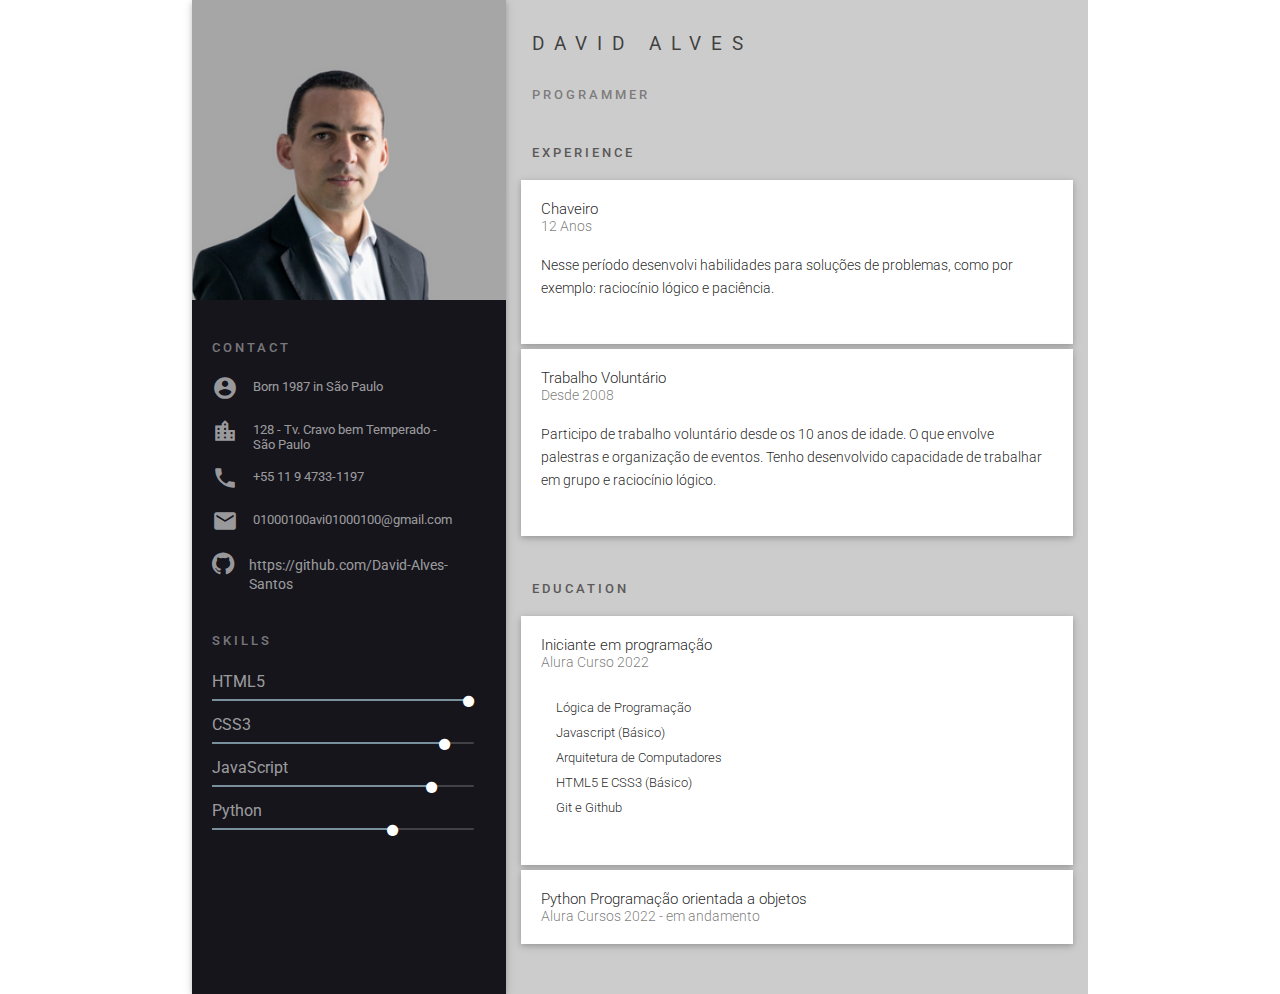
==== index.html @ 7ced4ae8 "Add files via upload" ====
<!DOCTYPE html>
<html lang="en">

<head>
  <meta charset="UTF-8">
  <meta name="viewport" content="width=device-width, initial-scale=1.0">
  <meta http-equiv="X-UA-Compatible" content="ie=edge">
  <title>Document</title>
  <link rel="stylesheet" href="css/custom.css">
  <link rel="stylesheet" href="https://fonts.googleapis.com/css?family=Roboto">
  <link rel="stylesheet" href="css/block.css">
  <link rel="stylesheet" href="css/contact.css">
  <link rel="stylesheet" href="css/custom.css">
  <link rel="stylesheet" href="css/fonts.css">
  <link rel="stylesheet" href="css/general.css">
  <link rel="stylesheet" href="css/layout.css">
  <link rel="stylesheet" href="css/skills.css">
  <link rel="stylesheet" href="css/text.css">
</head>

<body>
  <main>
    <div class="leftCol m_box">
      <section class="perfil"></section>

      <!-- Contacts -->
      <section class="contacts">
        <div class="section-headline">
          Contact
        </div>
        <div class= "contact">
          <div class="icon">
            <i class="material-icons">account_circle</i>
          </div>
          <div class="text">
            <ul>
              <li>Born 1987 in São Paulo</li>
            </ul>
          </div>
        </div>
        <div class= "contact">
          <div class="icon">
            <i class="material-icons">location_city</i>
          </div>
          <div class="text">
            <ul>
              <li>128 - Tv. Cravo bem Temperado - São Paulo</li>
            </ul>
          </div>
        </div>
        <div class= "contact">
          <div class="icon">
            <i class="material-icons">phone</i>
          </div>
          <div class="text">
            <ul>
              <li>+55 11 9 4733-1197</li>
            </ul>
          </div>
        </div>
        <div class= "contact">
          <div class="icon">
            <i class="material-icons">email</i>
          </div>
          <div class="text">
            <ul>
              <li>01000100avi01000100@gmail.com</li>
            </ul>
          </div>
        </div>
        <div class= "contact">
          <div class="icon">
            <i class="fa fa-github"></i>
          </div>
          <div class="text">
            <a>https://github.com/David-Alves-Santos</a>
            
          </div>
        </div>
        
        
        <!-- 
          TODO INFORMAÇÃO 1

          material-icons account_circle
          Born 1990 in New York

          material-icons location_city
          1234 Broadway
          New York

          material-icons phone
          0123 456789

          material-icons email
          john.doe@email.com

          fa fa-github
          @johnyD
          github.com/johnyD

          material-icons language
          johndoe.com
        -->
      </section>

      <!-- skills -->
      <section class="skills">
        <div class="section-headline">
          Skills
        </div>

        <div class="skill">
          <span>HTML5</span>
          <div class="progress">
            <div class="determinate" style="width: 99%;">
              <i class="fa fa-circle"></i>
            </div>
          </div>
        </div>
        <div class="skill">
          <span>CSS3</span>
          <div class="progress">
            <div class="determinate" style="width: 90%;">
              <i class="fa fa-circle"></i>
            </div>
          </div>
        </div>
        <div class="skill">
          <span>JavaScript</span>
          <div class="progress">
            <div class="determinate" style="width: 85%;">
              <i class="fa fa-circle"></i>
            </div>
          </div>
        </div>
        <div class="skill">
          <span>Python</span>
          <div class="progress">
            <div class="determinate" style="width: 70%;">
              <i class="fa fa-circle"></i>
            </div>
          </div>
        </div>
        <!--
          TODO INFORMAÇÃO 2
          
          HTML5 99%
          CSS3 95%
          JavaScript 97%
          Node.js 93%
          Angular 2 60%
          Typescript 80%
          ES.Next 70%
          Docker 99%
        -->  
      </section>
    </div>

    <!-- Right Col -->
    <div class="rightCol">


      <!-- Person Info -->
      <section>
        <div class="title">
          <h2>David Alves</h2>
          <div>Programmer</div>
        </div>
      </section>

      <!-- Experience -->
      <section class="experience">
        <div class="section-headline">Experience</div>
          <div class="block">
            <div class="headline">
              Chaveiro
              <div class="subheadline">12 Anos</div>
              <p class="info">Nesse período desenvolvi habilidades para soluções de problemas, como por exemplo: raciocínio lógico e paciência.</p>
            </div>
            
            
          </div>
          <div class="block">
            <div class="headline">
              Trabalho Voluntário
              <div class="subheadline">Desde 2008</div>
              <p class="info">Participo de trabalho voluntário desde os 10 anos de idade. O que envolve palestras e organização de eventos. 
                Tenho desenvolvido capacidade de trabalhar em grupo e raciocínio lógico.</p>
            </div>
            
            
          </div>
          
          

        <!--
          TODO INFORMAÇÃO 3

          Developer - Company A
          since January 2016
          Programming and watching cute cat videos.

          Frontend Developer - Company B
          January 2015 - December 2015
          Fulfillment of extremely important tasks.

          Trainee - Company C
          March 2014 - December 2014
          Making coffee and baking cookies.
        -->
      </section>

      <!-- Education -->
      <section class="education">
        <div class="section-headline">Education</div>
        <div class="block">
          <div class="headline">
            Iniciante em programação
            <div class="subheadline">Alura Curso 2022</div>
            <p class="info">
              <ul class="curso">
                <li>Lógica de Programação </li>
                <li>Javascript (Básico)</li>
                <li>Arquitetura de Computadores</li>
                <li>HTML5 E CSS3 (Básico) </li>
                <li>Git e Github</li>
              </ul>
            </p>
          </div>
          
            
          </div>
          
          <div class="block">
          <div class="headline">
            Python Programação orientada a objetos
            <div class="subheadline">Alura Cursos 2022 - em andamento</div>
        </div>

        <!-- 
          TODO INFORMAÇÃO 4

          Master of Arts
          March 2012 - December 2013, Major in Hacking and Computer Penetration, University A, New York, USA.

          Bachelor of Science
          March 2009 - December 2011, Major in Engineering, University B, Los Angeles, USA.
        -->
    </div>
    </section>
  </main>
</body>

</html>
---- css/custom.css ----
@import url(fonts.css);
@import url(text.css);

@import url(general.css);

@import url(layout.css);

/* contact */
@import url(contact.css);

/* skills */
@import url(skills.css);

/* experience & education*/
@import url(block.css);
---- css/block.css ----
.block{
    width: 90%;
    background-color: white;
    padding: 20px;
    margin: 5px auto;
    box-shadow: 0 2px 5px 0 rgba(0, 0, 0, .16), 0 2px 10px 0 rgba(0, 0, 0, .12);
}

.headline{
    color: rgba(0, 0, 0, .87);
    font-size: 15px;
    font-weight: 300;
}

.subheadline{
    color: rgba(0, 0, 0, .54);
    font-size: 14px;
    font-weight: 300;
}

.info{
    color: rgba(0, 0, 0, .87);
    font-size: 14px;
    margin-top: 20px;
}


.curso{
    margin-left: 10px;
}

.curso li {
    padding: 5px;
}
---- css/contact.css ----
.contact{
    margin-top: 13px;
    margin-left: 20px;
    display: flex;
}

.contact .text {
    width: 69%;
    padding-top: 4px;
    padding-right: 10%;
}

.icon{
    margin-right: 15px;
    text-align: center;
}
---- css/custom.css ----
@import url(fonts.css);
@import url(text.css);

@import url(general.css);

@import url(layout.css);

/* contact */
@import url(contact.css);

/* skills */
@import url(skills.css);

/* experience & education*/
@import url(block.css);
---- css/fonts.css ----
/* Material Icons */

@font-face {
  font-family: Material Icons;
  font-style: normal;
  font-weight: 400;
  src: url(../fonts/MaterialIcons-Regular.woff2);
}

.material-icons {
  font-family: Material Icons;
  font-weight: 400;
  font-style: normal;
  font-size: 24px;
  display: inline-block;
  line-height: 1;
  text-transform: none;
  letter-spacing: normal;
  word-wrap: normal;
  white-space: nowrap;
  direction: ltr;
  -webkit-font-smoothing: antialiased;
  text-rendering: optimizeLegibility;
  -moz-osx-font-smoothing: grayscale;
  font-feature-settings: "liga"
}


/*!
 *  Font Awesome 4.7.0 by @davegandy - http://fontawesome.io - @fontawesome
 *  License - http://fontawesome.io/license (Font: SIL OFL 1.1, CSS: MIT License)
 */

@font-face {
  font-family: FontAwesome;
  src: url(../fonts/fontawesome-webfont.woff2);
  font-weight: 400;
  font-style: normal
}

.fa {
  display: inline-block;
  font: normal normal normal 14px / 1 FontAwesome;
  font-size: inherit;
  text-rendering: auto;
  -webkit-font-smoothing: antialiased;
  -moz-osx-font-smoothing: grayscale
}

.fa-lg {
  font-size: 1.33333333em;
  line-height: .75em;
  vertical-align: -15%
}

.fa-2x {
  font-size: 2em
}

.fa-3x {
  font-size: 3em
}

.fa-4x {
  font-size: 4em
}

.fa-5x {
  font-size: 5em
}

.fa-fw {
  width: 1.28571429em;
  text-align: center
}

.fa-ul {
  padding-left: 0;
  margin-left: 2.14285714em;
  list-style-type: none
}

.fa-ul>li {
  position: relative
}

.fa-li {
  position: absolute;
  left: -2.14285714em;
  width: 2.14285714em;
  top: .14285714em;
  text-align: center
}

.fa-li.fa-lg {
  left: -1.85714286em
}

.fa-border {
  padding: .2em .25em .15em;
  border: .08em solid #eee;
  border-radius: .1em
}

.fa-pull-left {
  float: left
}

.fa-pull-right {
  float: right
}

.fa.fa-pull-left {
  margin-right: .3em
}

.fa.fa-pull-right {
  margin-left: .3em
}

.pull-right {
  float: right
}

.pull-left {
  float: left
}

.fa.pull-left {
  margin-right: .3em
}

.fa.pull-right {
  margin-left: .3em
}

.fa-spin {
  -webkit-animation: fa-spin 2s infinite linear;
  animation: fa-spin 2s infinite linear
}

.fa-pulse {
  -webkit-animation: fa-spin 1s infinite steps(8);
  animation: fa-spin 1s infinite steps(8)
}

@-webkit-keyframes fa-spin {
  0% {
    -webkit-transform: rotate(0deg);
    transform: rotate(0deg)
  }
  to {
    -webkit-transform: rotate(359deg);
    transform: rotate(359deg)
  }
}

@keyframes fa-spin {
  0% {
    -webkit-transform: rotate(0deg);
    transform: rotate(0deg)
  }
  to {
    -webkit-transform: rotate(359deg);
    transform: rotate(359deg)
  }
}

.fa-rotate-90 {
  -ms-filter: "progid:DXImageTransform.Microsoft.BasicImage(rotation=1)";
  -webkit-transform: rotate(90deg);
  transform: rotate(90deg)
}

.fa-rotate-180 {
  -ms-filter: "progid:DXImageTransform.Microsoft.BasicImage(rotation=2)";
  -webkit-transform: rotate(180deg);
  transform: rotate(180deg)
}

.fa-rotate-270 {
  -ms-filter: "progid:DXImageTransform.Microsoft.BasicImage(rotation=3)";
  -webkit-transform: rotate(270deg);
  transform: rotate(270deg)
}

.fa-flip-horizontal {
  -ms-filter: "progid:DXImageTransform.Microsoft.BasicImage(rotation=0, mirror=1)";
  -webkit-transform: scaleX(-1);
  transform: scaleX(-1)
}

.fa-flip-vertical {
  -ms-filter: "progid:DXImageTransform.Microsoft.BasicImage(rotation=2, mirror=1)";
  -webkit-transform: scaleY(-1);
  transform: scaleY(-1)
}

:root .fa-flip-horizontal,
 :root .fa-flip-vertical,
 :root .fa-rotate-90,
:root .fa-rotate-180,
 :root .fa-rotate-270 {
  filter: none
}

.fa-stack {
  position: relative;
  display: inline-block;
  width: 2em;
  height: 2em;
  line-height: 2em;
  vertical-align: middle
}

.fa-stack-1x,
.fa-stack-2x {
  position: absolute;
  left: 0;
  width: 100%;
  text-align: center
}

.fa-stack-1x {
  line-height: inherit
}

.fa-stack-2x {
  font-size: 2em
}

.fa-inverse {
  color: #fff
}

.fa-glass:before {
  content: "\F000"
}

.fa-music:before {
  content: "\F001"
}

.fa-search:before {
  content: "\F002"
}

.fa-envelope-o:before {
  content: "\F003"
}

.fa-heart:before {
  content: "\F004"
}

.fa-star:before {
  content: "\F005"
}

.fa-star-o:before {
  content: "\F006"
}

.fa-user:before {
  content: "\F007"
}

.fa-film:before {
  content: "\F008"
}

.fa-th-large:before {
  content: "\F009"
}

.fa-th:before {
  content: "\F00A"
}

.fa-th-list:before {
  content: "\F00B"
}

.fa-check:before {
  content: "\F00C"
}

.fa-close:before,
.fa-remove:before,
.fa-times:before {
  content: "\F00D"
}

.fa-search-plus:before {
  content: "\F00E"
}

.fa-search-minus:before {
  content: "\F010"
}

.fa-power-off:before {
  content: "\F011"
}

.fa-signal:before {
  content: "\F012"
}

.fa-cog:before,
.fa-gear:before {
  content: "\F013"
}

.fa-trash-o:before {
  content: "\F014"
}

.fa-home:before {
  content: "\F015"
}

.fa-file-o:before {
  content: "\F016"
}

.fa-clock-o:before {
  content: "\F017"
}

.fa-road:before {
  content: "\F018"
}

.fa-download:before {
  content: "\F019"
}

.fa-arrow-circle-o-down:before {
  content: "\F01A"
}

.fa-arrow-circle-o-up:before {
  content: "\F01B"
}

.fa-inbox:before {
  content: "\F01C"
}

.fa-play-circle-o:before {
  content: "\F01D"
}

.fa-repeat:before,
.fa-rotate-right:before {
  content: "\F01E"
}

.fa-refresh:before {
  content: "\F021"
}

.fa-list-alt:before {
  content: "\F022"
}

.fa-lock:before {
  content: "\F023"
}

.fa-flag:before {
  content: "\F024"
}

.fa-headphones:before {
  content: "\F025"
}

.fa-volume-off:before {
  content: "\F026"
}

.fa-volume-down:before {
  content: "\F027"
}

.fa-volume-up:before {
  content: "\F028"
}

.fa-qrcode:before {
  content: "\F029"
}

.fa-barcode:before {
  content: "\F02A"
}

.fa-tag:before {
  content: "\F02B"
}

.fa-tags:before {
  content: "\F02C"
}

.fa-book:before {
  content: "\F02D"
}

.fa-bookmark:before {
  content: "\F02E"
}

.fa-print:before {
  content: "\F02F"
}

.fa-camera:before {
  content: "\F030"
}

.fa-font:before {
  content: "\F031"
}

.fa-bold:before {
  content: "\F032"
}

.fa-italic:before {
  content: "\F033"
}

.fa-text-height:before {
  content: "\F034"
}

.fa-text-width:before {
  content: "\F035"
}

.fa-align-left:before {
  content: "\F036"
}

.fa-align-center:before {
  content: "\F037"
}

.fa-align-right:before {
  content: "\F038"
}

.fa-align-justify:before {
  content: "\F039"
}

.fa-list:before {
  content: "\F03A"
}

.fa-dedent:before,
.fa-outdent:before {
  content: "\F03B"
}

.fa-indent:before {
  content: "\F03C"
}

.fa-video-camera:before {
  content: "\F03D"
}

.fa-image:before,
.fa-photo:before,
.fa-picture-o:before {
  content: "\F03E"
}

.fa-pencil:before {
  content: "\F040"
}

.fa-map-marker:before {
  content: "\F041"
}

.fa-adjust:before {
  content: "\F042"
}

.fa-tint:before {
  content: "\F043"
}

.fa-edit:before,
.fa-pencil-square-o:before {
  content: "\F044"
}

.fa-share-square-o:before {
  content: "\F045"
}

.fa-check-square-o:before {
  content: "\F046"
}

.fa-arrows:before {
  content: "\F047"
}

.fa-step-backward:before {
  content: "\F048"
}

.fa-fast-backward:before {
  content: "\F049"
}

.fa-backward:before {
  content: "\F04A"
}

.fa-play:before {
  content: "\F04B"
}

.fa-pause:before {
  content: "\F04C"
}

.fa-stop:before {
  content: "\F04D"
}

.fa-forward:before {
  content: "\F04E"
}

.fa-fast-forward:before {
  content: "\F050"
}

.fa-step-forward:before {
  content: "\F051"
}

.fa-eject:before {
  content: "\F052"
}

.fa-chevron-left:before {
  content: "\F053"
}

.fa-chevron-right:before {
  content: "\F054"
}

.fa-plus-circle:before {
  content: "\F055"
}

.fa-minus-circle:before {
  content: "\F056"
}

.fa-times-circle:before {
  content: "\F057"
}

.fa-check-circle:before {
  content: "\F058"
}

.fa-question-circle:before {
  content: "\F059"
}

.fa-info-circle:before {
  content: "\F05A"
}

.fa-crosshairs:before {
  content: "\F05B"
}

.fa-times-circle-o:before {
  content: "\F05C"
}

.fa-check-circle-o:before {
  content: "\F05D"
}

.fa-ban:before {
  content: "\F05E"
}

.fa-arrow-left:before {
  content: "\F060"
}

.fa-arrow-right:before {
  content: "\F061"
}

.fa-arrow-up:before {
  content: "\F062"
}

.fa-arrow-down:before {
  content: "\F063"
}

.fa-mail-forward:before,
.fa-share:before {
  content: "\F064"
}

.fa-expand:before {
  content: "\F065"
}

.fa-compress:before {
  content: "\F066"
}

.fa-plus:before {
  content: "\F067"
}

.fa-minus:before {
  content: "\F068"
}

.fa-asterisk:before {
  content: "\F069"
}

.fa-exclamation-circle:before {
  content: "\F06A"
}

.fa-gift:before {
  content: "\F06B"
}

.fa-leaf:before {
  content: "\F06C"
}

.fa-fire:before {
  content: "\F06D"
}

.fa-eye:before {
  content: "\F06E"
}

.fa-eye-slash:before {
  content: "\F070"
}

.fa-exclamation-triangle:before,
.fa-warning:before {
  content: "\F071"
}

.fa-plane:before {
  content: "\F072"
}

.fa-calendar:before {
  content: "\F073"
}

.fa-random:before {
  content: "\F074"
}

.fa-comment:before {
  content: "\F075"
}

.fa-magnet:before {
  content: "\F076"
}

.fa-chevron-up:before {
  content: "\F077"
}

.fa-chevron-down:before {
  content: "\F078"
}

.fa-retweet:before {
  content: "\F079"
}

.fa-shopping-cart:before {
  content: "\F07A"
}

.fa-folder:before {
  content: "\F07B"
}

.fa-folder-open:before {
  content: "\F07C"
}

.fa-arrows-v:before {
  content: "\F07D"
}

.fa-arrows-h:before {
  content: "\F07E"
}

.fa-bar-chart-o:before,
.fa-bar-chart:before {
  content: "\F080"
}

.fa-twitter-square:before {
  content: "\F081"
}

.fa-facebook-square:before {
  content: "\F082"
}

.fa-camera-retro:before {
  content: "\F083"
}

.fa-key:before {
  content: "\F084"
}

.fa-cogs:before,
.fa-gears:before {
  content: "\F085"
}

.fa-comments:before {
  content: "\F086"
}

.fa-thumbs-o-up:before {
  content: "\F087"
}

.fa-thumbs-o-down:before {
  content: "\F088"
}

.fa-star-half:before {
  content: "\F089"
}

.fa-heart-o:before {
  content: "\F08A"
}

.fa-sign-out:before {
  content: "\F08B"
}

.fa-linkedin-square:before {
  content: "\F08C"
}

.fa-thumb-tack:before {
  content: "\F08D"
}

.fa-external-link:before {
  content: "\F08E"
}

.fa-sign-in:before {
  content: "\F090"
}

.fa-trophy:before {
  content: "\F091"
}

.fa-github-square:before {
  content: "\F092"
}

.fa-upload:before {
  content: "\F093"
}

.fa-lemon-o:before {
  content: "\F094"
}

.fa-phone:before {
  content: "\F095"
}

.fa-square-o:before {
  content: "\F096"
}

.fa-bookmark-o:before {
  content: "\F097"
}

.fa-phone-square:before {
  content: "\F098"
}

.fa-twitter:before {
  content: "\F099"
}

.fa-facebook-f:before,
.fa-facebook:before {
  content: "\F09A"
}

.fa-github:before {
  content: "\F09B"
}

.fa-unlock:before {
  content: "\F09C"
}

.fa-credit-card:before {
  content: "\F09D"
}

.fa-feed:before,
.fa-rss:before {
  content: "\F09E"
}

.fa-hdd-o:before {
  content: "\F0A0"
}

.fa-bullhorn:before {
  content: "\F0A1"
}

.fa-bell:before {
  content: "\F0F3"
}

.fa-certificate:before {
  content: "\F0A3"
}

.fa-hand-o-right:before {
  content: "\F0A4"
}

.fa-hand-o-left:before {
  content: "\F0A5"
}

.fa-hand-o-up:before {
  content: "\F0A6"
}

.fa-hand-o-down:before {
  content: "\F0A7"
}

.fa-arrow-circle-left:before {
  content: "\F0A8"
}

.fa-arrow-circle-right:before {
  content: "\F0A9"
}

.fa-arrow-circle-up:before {
  content: "\F0AA"
}

.fa-arrow-circle-down:before {
  content: "\F0AB"
}

.fa-globe:before {
  content: "\F0AC"
}

.fa-wrench:before {
  content: "\F0AD"
}

.fa-tasks:before {
  content: "\F0AE"
}

.fa-filter:before {
  content: "\F0B0"
}

.fa-briefcase:before {
  content: "\F0B1"
}

.fa-arrows-alt:before {
  content: "\F0B2"
}

.fa-group:before,
.fa-users:before {
  content: "\F0C0"
}

.fa-chain:before,
.fa-link:before {
  content: "\F0C1"
}

.fa-cloud:before {
  content: "\F0C2"
}

.fa-flask:before {
  content: "\F0C3"
}

.fa-cut:before,
.fa-scissors:before {
  content: "\F0C4"
}

.fa-copy:before,
.fa-files-o:before {
  content: "\F0C5"
}

.fa-paperclip:before {
  content: "\F0C6"
}

.fa-floppy-o:before,
.fa-save:before {
  content: "\F0C7"
}

.fa-square:before {
  content: "\F0C8"
}

.fa-bars:before,
.fa-navicon:before,
.fa-reorder:before {
  content: "\F0C9"
}

.fa-list-ul:before {
  content: "\F0CA"
}

.fa-list-ol:before {
  content: "\F0CB"
}

.fa-strikethrough:before {
  content: "\F0CC"
}

.fa-underline:before {
  content: "\F0CD"
}

.fa-table:before {
  content: "\F0CE"
}

.fa-magic:before {
  content: "\F0D0"
}

.fa-truck:before {
  content: "\F0D1"
}

.fa-pinterest:before {
  content: "\F0D2"
}

.fa-pinterest-square:before {
  content: "\F0D3"
}

.fa-google-plus-square:before {
  content: "\F0D4"
}

.fa-google-plus:before {
  content: "\F0D5"
}

.fa-money:before {
  content: "\F0D6"
}

.fa-caret-down:before {
  content: "\F0D7"
}

.fa-caret-up:before {
  content: "\F0D8"
}

.fa-caret-left:before {
  content: "\F0D9"
}

.fa-caret-right:before {
  content: "\F0DA"
}

.fa-columns:before {
  content: "\F0DB"
}

.fa-sort:before,
.fa-unsorted:before {
  content: "\F0DC"
}

.fa-sort-desc:before,
.fa-sort-down:before {
  content: "\F0DD"
}

.fa-sort-asc:before,
.fa-sort-up:before {
  content: "\F0DE"
}

.fa-envelope:before {
  content: "\F0E0"
}

.fa-linkedin:before {
  content: "\F0E1"
}

.fa-rotate-left:before,
.fa-undo:before {
  content: "\F0E2"
}

.fa-gavel:before,
.fa-legal:before {
  content: "\F0E3"
}

.fa-dashboard:before,
.fa-tachometer:before {
  content: "\F0E4"
}

.fa-comment-o:before {
  content: "\F0E5"
}

.fa-comments-o:before {
  content: "\F0E6"
}

.fa-bolt:before,
.fa-flash:before {
  content: "\F0E7"
}

.fa-sitemap:before {
  content: "\F0E8"
}

.fa-umbrella:before {
  content: "\F0E9"
}

.fa-clipboard:before,
.fa-paste:before {
  content: "\F0EA"
}

.fa-lightbulb-o:before {
  content: "\F0EB"
}

.fa-exchange:before {
  content: "\F0EC"
}

.fa-cloud-download:before {
  content: "\F0ED"
}

.fa-cloud-upload:before {
  content: "\F0EE"
}

.fa-user-md:before {
  content: "\F0F0"
}

.fa-stethoscope:before {
  content: "\F0F1"
}

.fa-suitcase:before {
  content: "\F0F2"
}

.fa-bell-o:before {
  content: "\F0A2"
}

.fa-coffee:before {
  content: "\F0F4"
}

.fa-cutlery:before {
  content: "\F0F5"
}

.fa-file-text-o:before {
  content: "\F0F6"
}

.fa-building-o:before {
  content: "\F0F7"
}

.fa-hospital-o:before {
  content: "\F0F8"
}

.fa-ambulance:before {
  content: "\F0F9"
}

.fa-medkit:before {
  content: "\F0FA"
}

.fa-fighter-jet:before {
  content: "\F0FB"
}

.fa-beer:before {
  content: "\F0FC"
}

.fa-h-square:before {
  content: "\F0FD"
}

.fa-plus-square:before {
  content: "\F0FE"
}

.fa-angle-double-left:before {
  content: "\F100"
}

.fa-angle-double-right:before {
  content: "\F101"
}

.fa-angle-double-up:before {
  content: "\F102"
}

.fa-angle-double-down:before {
  content: "\F103"
}

.fa-angle-left:before {
  content: "\F104"
}

.fa-angle-right:before {
  content: "\F105"
}

.fa-angle-up:before {
  content: "\F106"
}

.fa-angle-down:before {
  content: "\F107"
}

.fa-desktop:before {
  content: "\F108"
}

.fa-laptop:before {
  content: "\F109"
}

.fa-tablet:before {
  content: "\F10A"
}

.fa-mobile-phone:before,
.fa-mobile:before {
  content: "\F10B"
}

.fa-circle-o:before {
  content: "\F10C"
}

.fa-quote-left:before {
  content: "\F10D"
}

.fa-quote-right:before {
  content: "\F10E"
}

.fa-spinner:before {
  content: "\F110"
}

.fa-circle:before {
  content: "\F111"
}

.fa-mail-reply:before,
.fa-reply:before {
  content: "\F112"
}

.fa-github-alt:before {
  content: "\F113"
}

.fa-folder-o:before {
  content: "\F114"
}

.fa-folder-open-o:before {
  content: "\F115"
}

.fa-smile-o:before {
  content: "\F118"
}

.fa-frown-o:before {
  content: "\F119"
}

.fa-meh-o:before {
  content: "\F11A"
}

.fa-gamepad:before {
  content: "\F11B"
}

.fa-keyboard-o:before {
  content: "\F11C"
}

.fa-flag-o:before {
  content: "\F11D"
}

.fa-flag-checkered:before {
  content: "\F11E"
}

.fa-terminal:before {
  content: "\F120"
}

.fa-code:before {
  content: "\F121"
}

.fa-mail-reply-all:before,
.fa-reply-all:before {
  content: "\F122"
}

.fa-star-half-empty:before,
.fa-star-half-full:before,
.fa-star-half-o:before {
  content: "\F123"
}

.fa-location-arrow:before {
  content: "\F124"
}

.fa-crop:before {
  content: "\F125"
}

.fa-code-fork:before {
  content: "\F126"
}

.fa-chain-broken:before,
.fa-unlink:before {
  content: "\F127"
}

.fa-question:before {
  content: "\F128"
}

.fa-info:before {
  content: "\F129"
}

.fa-exclamation:before {
  content: "\F12A"
}

.fa-superscript:before {
  content: "\F12B"
}

.fa-subscript:before {
  content: "\F12C"
}

.fa-eraser:before {
  content: "\F12D"
}

.fa-puzzle-piece:before {
  content: "\F12E"
}

.fa-microphone:before {
  content: "\F130"
}

.fa-microphone-slash:before {
  content: "\F131"
}

.fa-shield:before {
  content: "\F132"
}

.fa-calendar-o:before {
  content: "\F133"
}

.fa-fire-extinguisher:before {
  content: "\F134"
}

.fa-rocket:before {
  content: "\F135"
}

.fa-maxcdn:before {
  content: "\F136"
}

.fa-chevron-circle-left:before {
  content: "\F137"
}

.fa-chevron-circle-right:before {
  content: "\F138"
}

.fa-chevron-circle-up:before {
  content: "\F139"
}

.fa-chevron-circle-down:before {
  content: "\F13A"
}

.fa-html5:before {
  content: "\F13B"
}

.fa-css3:before {
  content: "\F13C"
}

.fa-anchor:before {
  content: "\F13D"
}

.fa-unlock-alt:before {
  content: "\F13E"
}

.fa-bullseye:before {
  content: "\F140"
}

.fa-ellipsis-h:before {
  content: "\F141"
}

.fa-ellipsis-v:before {
  content: "\F142"
}

.fa-rss-square:before {
  content: "\F143"
}

.fa-play-circle:before {
  content: "\F144"
}

.fa-ticket:before {
  content: "\F145"
}

.fa-minus-square:before {
  content: "\F146"
}

.fa-minus-square-o:before {
  content: "\F147"
}

.fa-level-up:before {
  content: "\F148"
}

.fa-level-down:before {
  content: "\F149"
}

.fa-check-square:before {
  content: "\F14A"
}

.fa-pencil-square:before {
  content: "\F14B"
}

.fa-external-link-square:before {
  content: "\F14C"
}

.fa-share-square:before {
  content: "\F14D"
}

.fa-compass:before {
  content: "\F14E"
}

.fa-caret-square-o-down:before,
.fa-toggle-down:before {
  content: "\F150"
}

.fa-caret-square-o-up:before,
.fa-toggle-up:before {
  content: "\F151"
}

.fa-caret-square-o-right:before,
.fa-toggle-right:before {
  content: "\F152"
}

.fa-eur:before,
.fa-euro:before {
  content: "\F153"
}

.fa-gbp:before {
  content: "\F154"
}

.fa-dollar:before,
.fa-usd:before {
  content: "\F155"
}

.fa-inr:before,
.fa-rupee:before {
  content: "\F156"
}

.fa-cny:before,
.fa-jpy:before,
.fa-rmb:before,
.fa-yen:before {
  content: "\F157"
}

.fa-rouble:before,
.fa-rub:before,
.fa-ruble:before {
  content: "\F158"
}

.fa-krw:before,
.fa-won:before {
  content: "\F159"
}

.fa-bitcoin:before,
.fa-btc:before {
  content: "\F15A"
}

.fa-file:before {
  content: "\F15B"
}

.fa-file-text:before {
  content: "\F15C"
}

.fa-sort-alpha-asc:before {
  content: "\F15D"
}

.fa-sort-alpha-desc:before {
  content: "\F15E"
}

.fa-sort-amount-asc:before {
  content: "\F160"
}

.fa-sort-amount-desc:before {
  content: "\F161"
}

.fa-sort-numeric-asc:before {
  content: "\F162"
}

.fa-sort-numeric-desc:before {
  content: "\F163"
}

.fa-thumbs-up:before {
  content: "\F164"
}

.fa-thumbs-down:before {
  content: "\F165"
}

.fa-youtube-square:before {
  content: "\F166"
}

.fa-youtube:before {
  content: "\F167"
}

.fa-xing:before {
  content: "\F168"
}

.fa-xing-square:before {
  content: "\F169"
}

.fa-youtube-play:before {
  content: "\F16A"
}

.fa-dropbox:before {
  content: "\F16B"
}

.fa-stack-overflow:before {
  content: "\F16C"
}

.fa-instagram:before {
  content: "\F16D"
}

.fa-flickr:before {
  content: "\F16E"
}

.fa-adn:before {
  content: "\F170"
}

.fa-bitbucket:before {
  content: "\F171"
}

.fa-bitbucket-square:before {
  content: "\F172"
}

.fa-tumblr:before {
  content: "\F173"
}

.fa-tumblr-square:before {
  content: "\F174"
}

.fa-long-arrow-down:before {
  content: "\F175"
}

.fa-long-arrow-up:before {
  content: "\F176"
}

.fa-long-arrow-left:before {
  content: "\F177"
}

.fa-long-arrow-right:before {
  content: "\F178"
}

.fa-apple:before {
  content: "\F179"
}

.fa-windows:before {
  content: "\F17A"
}

.fa-android:before {
  content: "\F17B"
}

.fa-linux:before {
  content: "\F17C"
}

.fa-dribbble:before {
  content: "\F17D"
}

.fa-skype:before {
  content: "\F17E"
}

.fa-foursquare:before {
  content: "\F180"
}

.fa-trello:before {
  content: "\F181"
}

.fa-female:before {
  content: "\F182"
}

.fa-male:before {
  content: "\F183"
}

.fa-gittip:before,
.fa-gratipay:before {
  content: "\F184"
}

.fa-sun-o:before {
  content: "\F185"
}

.fa-moon-o:before {
  content: "\F186"
}

.fa-archive:before {
  content: "\F187"
}

.fa-bug:before {
  content: "\F188"
}

.fa-vk:before {
  content: "\F189"
}

.fa-weibo:before {
  content: "\F18A"
}

.fa-renren:before {
  content: "\F18B"
}

.fa-pagelines:before {
  content: "\F18C"
}

.fa-stack-exchange:before {
  content: "\F18D"
}

.fa-arrow-circle-o-right:before {
  content: "\F18E"
}

.fa-arrow-circle-o-left:before {
  content: "\F190"
}

.fa-caret-square-o-left:before,
.fa-toggle-left:before {
  content: "\F191"
}

.fa-dot-circle-o:before {
  content: "\F192"
}

.fa-wheelchair:before {
  content: "\F193"
}

.fa-vimeo-square:before {
  content: "\F194"
}

.fa-try:before,
.fa-turkish-lira:before {
  content: "\F195"
}

.fa-plus-square-o:before {
  content: "\F196"
}

.fa-space-shuttle:before {
  content: "\F197"
}

.fa-slack:before {
  content: "\F198"
}

.fa-envelope-square:before {
  content: "\F199"
}

.fa-wordpress:before {
  content: "\F19A"
}

.fa-openid:before {
  content: "\F19B"
}

.fa-bank:before,
.fa-institution:before,
.fa-university:before {
  content: "\F19C"
}

.fa-graduation-cap:before,
.fa-mortar-board:before {
  content: "\F19D"
}

.fa-yahoo:before {
  content: "\F19E"
}

.fa-google:before {
  content: "\F1A0"
}

.fa-reddit:before {
  content: "\F1A1"
}

.fa-reddit-square:before {
  content: "\F1A2"
}

.fa-stumbleupon-circle:before {
  content: "\F1A3"
}

.fa-stumbleupon:before {
  content: "\F1A4"
}

.fa-delicious:before {
  content: "\F1A5"
}

.fa-digg:before {
  content: "\F1A6"
}

.fa-pied-piper-pp:before {
  content: "\F1A7"
}

.fa-pied-piper-alt:before {
  content: "\F1A8"
}

.fa-drupal:before {
  content: "\F1A9"
}

.fa-joomla:before {
  content: "\F1AA"
}

.fa-language:before {
  content: "\F1AB"
}

.fa-fax:before {
  content: "\F1AC"
}

.fa-building:before {
  content: "\F1AD"
}

.fa-child:before {
  content: "\F1AE"
}

.fa-paw:before {
  content: "\F1B0"
}

.fa-spoon:before {
  content: "\F1B1"
}

.fa-cube:before {
  content: "\F1B2"
}

.fa-cubes:before {
  content: "\F1B3"
}

.fa-behance:before {
  content: "\F1B4"
}

.fa-behance-square:before {
  content: "\F1B5"
}

.fa-steam:before {
  content: "\F1B6"
}

.fa-steam-square:before {
  content: "\F1B7"
}

.fa-recycle:before {
  content: "\F1B8"
}

.fa-automobile:before,
.fa-car:before {
  content: "\F1B9"
}

.fa-cab:before,
.fa-taxi:before {
  content: "\F1BA"
}

.fa-tree:before {
  content: "\F1BB"
}

.fa-spotify:before {
  content: "\F1BC"
}

.fa-deviantart:before {
  content: "\F1BD"
}

.fa-soundcloud:before {
  content: "\F1BE"
}

.fa-database:before {
  content: "\F1C0"
}

.fa-file-pdf-o:before {
  content: "\F1C1"
}

.fa-file-word-o:before {
  content: "\F1C2"
}

.fa-file-excel-o:before {
  content: "\F1C3"
}

.fa-file-powerpoint-o:before {
  content: "\F1C4"
}

.fa-file-image-o:before,
.fa-file-photo-o:before,
.fa-file-picture-o:before {
  content: "\F1C5"
}

.fa-file-archive-o:before,
.fa-file-zip-o:before {
  content: "\F1C6"
}

.fa-file-audio-o:before,
.fa-file-sound-o:before {
  content: "\F1C7"
}

.fa-file-movie-o:before,
.fa-file-video-o:before {
  content: "\F1C8"
}

.fa-file-code-o:before {
  content: "\F1C9"
}

.fa-vine:before {
  content: "\F1CA"
}

.fa-codepen:before {
  content: "\F1CB"
}

.fa-jsfiddle:before {
  content: "\F1CC"
}

.fa-life-bouy:before,
.fa-life-buoy:before,
.fa-life-ring:before,
.fa-life-saver:before,
.fa-support:before {
  content: "\F1CD"
}

.fa-circle-o-notch:before {
  content: "\F1CE"
}

.fa-ra:before,
.fa-rebel:before,
.fa-resistance:before {
  content: "\F1D0"
}

.fa-empire:before,
.fa-ge:before {
  content: "\F1D1"
}

.fa-git-square:before {
  content: "\F1D2"
}

.fa-git:before {
  content: "\F1D3"
}

.fa-hacker-news:before,
.fa-y-combinator-square:before,
.fa-yc-square:before {
  content: "\F1D4"
}

.fa-tencent-weibo:before {
  content: "\F1D5"
}

.fa-qq:before {
  content: "\F1D6"
}

.fa-wechat:before,
.fa-weixin:before {
  content: "\F1D7"
}

.fa-paper-plane:before,
.fa-send:before {
  content: "\F1D8"
}

.fa-paper-plane-o:before,
.fa-send-o:before {
  content: "\F1D9"
}

.fa-history:before {
  content: "\F1DA"
}

.fa-circle-thin:before {
  content: "\F1DB"
}

.fa-header:before {
  content: "\F1DC"
}

.fa-paragraph:before {
  content: "\F1DD"
}

.fa-sliders:before {
  content: "\F1DE"
}

.fa-share-alt:before {
  content: "\F1E0"
}

.fa-share-alt-square:before {
  content: "\F1E1"
}

.fa-bomb:before {
  content: "\F1E2"
}

.fa-futbol-o:before,
.fa-soccer-ball-o:before {
  content: "\F1E3"
}

.fa-tty:before {
  content: "\F1E4"
}

.fa-binoculars:before {
  content: "\F1E5"
}

.fa-plug:before {
  content: "\F1E6"
}

.fa-slideshare:before {
  content: "\F1E7"
}

.fa-twitch:before {
  content: "\F1E8"
}

.fa-yelp:before {
  content: "\F1E9"
}

.fa-newspaper-o:before {
  content: "\F1EA"
}

.fa-wifi:before {
  content: "\F1EB"
}

.fa-calculator:before {
  content: "\F1EC"
}

.fa-paypal:before {
  content: "\F1ED"
}

.fa-google-wallet:before {
  content: "\F1EE"
}

.fa-cc-visa:before {
  content: "\F1F0"
}

.fa-cc-mastercard:before {
  content: "\F1F1"
}

.fa-cc-discover:before {
  content: "\F1F2"
}

.fa-cc-amex:before {
  content: "\F1F3"
}

.fa-cc-paypal:before {
  content: "\F1F4"
}

.fa-cc-stripe:before {
  content: "\F1F5"
}

.fa-bell-slash:before {
  content: "\F1F6"
}

.fa-bell-slash-o:before {
  content: "\F1F7"
}

.fa-trash:before {
  content: "\F1F8"
}

.fa-copyright:before {
  content: "\F1F9"
}

.fa-at:before {
  content: "\F1FA"
}

.fa-eyedropper:before {
  content: "\F1FB"
}

.fa-paint-brush:before {
  content: "\F1FC"
}

.fa-birthday-cake:before {
  content: "\F1FD"
}

.fa-area-chart:before {
  content: "\F1FE"
}

.fa-pie-chart:before {
  content: "\F200"
}

.fa-line-chart:before {
  content: "\F201"
}

.fa-lastfm:before {
  content: "\F202"
}

.fa-lastfm-square:before {
  content: "\F203"
}

.fa-toggle-off:before {
  content: "\F204"
}

.fa-toggle-on:before {
  content: "\F205"
}

.fa-bicycle:before {
  content: "\F206"
}

.fa-bus:before {
  content: "\F207"
}

.fa-ioxhost:before {
  content: "\F208"
}

.fa-angellist:before {
  content: "\F209"
}

.fa-cc:before {
  content: "\F20A"
}

.fa-ils:before,
.fa-shekel:before,
.fa-sheqel:before {
  content: "\F20B"
}

.fa-meanpath:before {
  content: "\F20C"
}

.fa-buysellads:before {
  content: "\F20D"
}

.fa-connectdevelop:before {
  content: "\F20E"
}

.fa-dashcube:before {
  content: "\F210"
}

.fa-forumbee:before {
  content: "\F211"
}

.fa-leanpub:before {
  content: "\F212"
}

.fa-sellsy:before {
  content: "\F213"
}

.fa-shirtsinbulk:before {
  content: "\F214"
}

.fa-simplybuilt:before {
  content: "\F215"
}

.fa-skyatlas:before {
  content: "\F216"
}

.fa-cart-plus:before {
  content: "\F217"
}

.fa-cart-arrow-down:before {
  content: "\F218"
}

.fa-diamond:before {
  content: "\F219"
}

.fa-ship:before {
  content: "\F21A"
}

.fa-user-secret:before {
  content: "\F21B"
}

.fa-motorcycle:before {
  content: "\F21C"
}

.fa-street-view:before {
  content: "\F21D"
}

.fa-heartbeat:before {
  content: "\F21E"
}

.fa-venus:before {
  content: "\F221"
}

.fa-mars:before {
  content: "\F222"
}

.fa-mercury:before {
  content: "\F223"
}

.fa-intersex:before,
.fa-transgender:before {
  content: "\F224"
}

.fa-transgender-alt:before {
  content: "\F225"
}

.fa-venus-double:before {
  content: "\F226"
}

.fa-mars-double:before {
  content: "\F227"
}

.fa-venus-mars:before {
  content: "\F228"
}

.fa-mars-stroke:before {
  content: "\F229"
}

.fa-mars-stroke-v:before {
  content: "\F22A"
}

.fa-mars-stroke-h:before {
  content: "\F22B"
}

.fa-neuter:before {
  content: "\F22C"
}

.fa-genderless:before {
  content: "\F22D"
}

.fa-facebook-official:before {
  content: "\F230"
}

.fa-pinterest-p:before {
  content: "\F231"
}

.fa-whatsapp:before {
  content: "\F232"
}

.fa-server:before {
  content: "\F233"
}

.fa-user-plus:before {
  content: "\F234"
}

.fa-user-times:before {
  content: "\F235"
}

.fa-bed:before,
.fa-hotel:before {
  content: "\F236"
}

.fa-viacoin:before {
  content: "\F237"
}

.fa-train:before {
  content: "\F238"
}

.fa-subway:before {
  content: "\F239"
}

.fa-medium:before {
  content: "\F23A"
}

.fa-y-combinator:before,
.fa-yc:before {
  content: "\F23B"
}

.fa-optin-monster:before {
  content: "\F23C"
}

.fa-opencart:before {
  content: "\F23D"
}

.fa-expeditedssl:before {
  content: "\F23E"
}

.fa-battery-4:before,
.fa-battery-full:before,
.fa-battery:before {
  content: "\F240"
}

.fa-battery-3:before,
.fa-battery-three-quarters:before {
  content: "\F241"
}

.fa-battery-2:before,
.fa-battery-half:before {
  content: "\F242"
}

.fa-battery-1:before,
.fa-battery-quarter:before {
  content: "\F243"
}

.fa-battery-0:before,
.fa-battery-empty:before {
  content: "\F244"
}

.fa-mouse-pointer:before {
  content: "\F245"
}

.fa-i-cursor:before {
  content: "\F246"
}

.fa-object-group:before {
  content: "\F247"
}

.fa-object-ungroup:before {
  content: "\F248"
}

.fa-sticky-note:before {
  content: "\F249"
}

.fa-sticky-note-o:before {
  content: "\F24A"
}

.fa-cc-jcb:before {
  content: "\F24B"
}

.fa-cc-diners-club:before {
  content: "\F24C"
}

.fa-clone:before {
  content: "\F24D"
}

.fa-balance-scale:before {
  content: "\F24E"
}

.fa-hourglass-o:before {
  content: "\F250"
}

.fa-hourglass-1:before,
.fa-hourglass-start:before {
  content: "\F251"
}

.fa-hourglass-2:before,
.fa-hourglass-half:before {
  content: "\F252"
}

.fa-hourglass-3:before,
.fa-hourglass-end:before {
  content: "\F253"
}

.fa-hourglass:before {
  content: "\F254"
}

.fa-hand-grab-o:before,
.fa-hand-rock-o:before {
  content: "\F255"
}

.fa-hand-paper-o:before,
.fa-hand-stop-o:before {
  content: "\F256"
}

.fa-hand-scissors-o:before {
  content: "\F257"
}

.fa-hand-lizard-o:before {
  content: "\F258"
}

.fa-hand-spock-o:before {
  content: "\F259"
}

.fa-hand-pointer-o:before {
  content: "\F25A"
}

.fa-hand-peace-o:before {
  content: "\F25B"
}

.fa-trademark:before {
  content: "\F25C"
}

.fa-registered:before {
  content: "\F25D"
}

.fa-creative-commons:before {
  content: "\F25E"
}

.fa-gg:before {
  content: "\F260"
}

.fa-gg-circle:before {
  content: "\F261"
}

.fa-tripadvisor:before {
  content: "\F262"
}

.fa-odnoklassniki:before {
  content: "\F263"
}

.fa-odnoklassniki-square:before {
  content: "\F264"
}

.fa-get-pocket:before {
  content: "\F265"
}

.fa-wikipedia-w:before {
  content: "\F266"
}

.fa-safari:before {
  content: "\F267"
}

.fa-chrome:before {
  content: "\F268"
}

.fa-firefox:before {
  content: "\F269"
}

.fa-opera:before {
  content: "\F26A"
}

.fa-internet-explorer:before {
  content: "\F26B"
}

.fa-television:before,
.fa-tv:before {
  content: "\F26C"
}

.fa-contao:before {
  content: "\F26D"
}

.fa-500px:before {
  content: "\F26E"
}

.fa-amazon:before {
  content: "\F270"
}

.fa-calendar-plus-o:before {
  content: "\F271"
}

.fa-calendar-minus-o:before {
  content: "\F272"
}

.fa-calendar-times-o:before {
  content: "\F273"
}

.fa-calendar-check-o:before {
  content: "\F274"
}

.fa-industry:before {
  content: "\F275"
}

.fa-map-pin:before {
  content: "\F276"
}

.fa-map-signs:before {
  content: "\F277"
}

.fa-map-o:before {
  content: "\F278"
}

.fa-map:before {
  content: "\F279"
}

.fa-commenting:before {
  content: "\F27A"
}

.fa-commenting-o:before {
  content: "\F27B"
}

.fa-houzz:before {
  content: "\F27C"
}

.fa-vimeo:before {
  content: "\F27D"
}

.fa-black-tie:before {
  content: "\F27E"
}

.fa-fonticons:before {
  content: "\F280"
}

.fa-reddit-alien:before {
  content: "\F281"
}

.fa-edge:before {
  content: "\F282"
}

.fa-credit-card-alt:before {
  content: "\F283"
}

.fa-codiepie:before {
  content: "\F284"
}

.fa-modx:before {
  content: "\F285"
}

.fa-fort-awesome:before {
  content: "\F286"
}

.fa-usb:before {
  content: "\F287"
}

.fa-product-hunt:before {
  content: "\F288"
}

.fa-mixcloud:before {
  content: "\F289"
}

.fa-scribd:before {
  content: "\F28A"
}

.fa-pause-circle:before {
  content: "\F28B"
}

.fa-pause-circle-o:before {
  content: "\F28C"
}

.fa-stop-circle:before {
  content: "\F28D"
}

.fa-stop-circle-o:before {
  content: "\F28E"
}

.fa-shopping-bag:before {
  content: "\F290"
}

.fa-shopping-basket:before {
  content: "\F291"
}

.fa-hashtag:before {
  content: "\F292"
}

.fa-bluetooth:before {
  content: "\F293"
}

.fa-bluetooth-b:before {
  content: "\F294"
}

.fa-percent:before {
  content: "\F295"
}

.fa-gitlab:before {
  content: "\F296"
}

.fa-wpbeginner:before {
  content: "\F297"
}

.fa-wpforms:before {
  content: "\F298"
}

.fa-envira:before {
  content: "\F299"
}

.fa-universal-access:before {
  content: "\F29A"
}

.fa-wheelchair-alt:before {
  content: "\F29B"
}

.fa-question-circle-o:before {
  content: "\F29C"
}

.fa-blind:before {
  content: "\F29D"
}

.fa-audio-description:before {
  content: "\F29E"
}

.fa-volume-control-phone:before {
  content: "\F2A0"
}

.fa-braille:before {
  content: "\F2A1"
}

.fa-assistive-listening-systems:before {
  content: "\F2A2"
}

.fa-american-sign-language-interpreting:before,
.fa-asl-interpreting:before {
  content: "\F2A3"
}

.fa-deaf:before,
.fa-deafness:before,
.fa-hard-of-hearing:before {
  content: "\F2A4"
}

.fa-glide:before {
  content: "\F2A5"
}

.fa-glide-g:before {
  content: "\F2A6"
}

.fa-sign-language:before,
.fa-signing:before {
  content: "\F2A7"
}

.fa-low-vision:before {
  content: "\F2A8"
}

.fa-viadeo:before {
  content: "\F2A9"
}

.fa-viadeo-square:before {
  content: "\F2AA"
}

.fa-snapchat:before {
  content: "\F2AB"
}

.fa-snapchat-ghost:before {
  content: "\F2AC"
}

.fa-snapchat-square:before {
  content: "\F2AD"
}

.fa-pied-piper:before {
  content: "\F2AE"
}

.fa-first-order:before {
  content: "\F2B0"
}

.fa-yoast:before {
  content: "\F2B1"
}

.fa-themeisle:before {
  content: "\F2B2"
}

.fa-google-plus-circle:before,
.fa-google-plus-official:before {
  content: "\F2B3"
}

.fa-fa:before,
.fa-font-awesome:before {
  content: "\F2B4"
}

.fa-handshake-o:before {
  content: "\F2B5"
}

.fa-envelope-open:before {
  content: "\F2B6"
}

.fa-envelope-open-o:before {
  content: "\F2B7"
}

.fa-linode:before {
  content: "\F2B8"
}

.fa-address-book:before {
  content: "\F2B9"
}

.fa-address-book-o:before {
  content: "\F2BA"
}

.fa-address-card:before,
.fa-vcard:before {
  content: "\F2BB"
}

.fa-address-card-o:before,
.fa-vcard-o:before {
  content: "\F2BC"
}

.fa-user-circle:before {
  content: "\F2BD"
}

.fa-user-circle-o:before {
  content: "\F2BE"
}

.fa-user-o:before {
  content: "\F2C0"
}

.fa-id-badge:before {
  content: "\F2C1"
}

.fa-drivers-license:before,
.fa-id-card:before {
  content: "\F2C2"
}

.fa-drivers-license-o:before,
.fa-id-card-o:before {
  content: "\F2C3"
}

.fa-quora:before {
  content: "\F2C4"
}

.fa-free-code-camp:before {
  content: "\F2C5"
}

.fa-telegram:before {
  content: "\F2C6"
}

.fa-thermometer-4:before,
.fa-thermometer-full:before,
.fa-thermometer:before {
  content: "\F2C7"
}

.fa-thermometer-3:before,
.fa-thermometer-three-quarters:before {
  content: "\F2C8"
}

.fa-thermometer-2:before,
.fa-thermometer-half:before {
  content: "\F2C9"
}

.fa-thermometer-1:before,
.fa-thermometer-quarter:before {
  content: "\F2CA"
}

.fa-thermometer-0:before,
.fa-thermometer-empty:before {
  content: "\F2CB"
}

.fa-shower:before {
  content: "\F2CC"
}

.fa-bath:before,
.fa-bathtub:before,
.fa-s15:before {
  content: "\F2CD"
}

.fa-podcast:before {
  content: "\F2CE"
}

.fa-window-maximize:before {
  content: "\F2D0"
}

.fa-window-minimize:before {
  content: "\F2D1"
}

.fa-window-restore:before {
  content: "\F2D2"
}

.fa-times-rectangle:before,
.fa-window-close:before {
  content: "\F2D3"
}

.fa-times-rectangle-o:before,
.fa-window-close-o:before {
  content: "\F2D4"
}

.fa-bandcamp:before {
  content: "\F2D5"
}

.fa-grav:before {
  content: "\F2D6"
}

.fa-etsy:before {
  content: "\F2D7"
}

.fa-imdb:before {
  content: "\F2D8"
}

.fa-ravelry:before {
  content: "\F2D9"
}

.fa-eercast:before {
  content: "\F2DA"
}

.fa-microchip:before {
  content: "\F2DB"
}

.fa-snowflake-o:before {
  content: "\F2DC"
}

.fa-superpowers:before {
  content: "\F2DD"
}

.fa-wpexplorer:before {
  content: "\F2DE"
}

.fa-meetup:before {
  content: "\F2E0"
}

.sr-only {
  position: absolute;
  width: 1px;
  height: 1px;
  padding: 0;
  margin: -1px;
  overflow: hidden;
  clip: rect(0, 0, 0, 0);
  border: 0
}

.sr-only-focusable:active,
.sr-only-focusable:focus {
  position: static;
  width: auto;
  height: auto;
  margin: 0;
  overflow: visible;
  clip: auto
}
---- css/general.css ----
a {
  font-size: 14px;
  cursor: pointer
}

.m_box {
  box-shadow: 0 2px 5px 0 rgba(0, 0, 0, .16), 0 2px 10px 0 rgba(0, 0, 0, .12)
}

.fa,
.material-icons {
  font-size: 26px
}

li {
  font-size: 13px;
  margin: 0;
  padding: 0;
  list-style-type: none;
}

ul {
  margin: 0;
  padding: 0;
  list-style-type: none
}

p {
  margin-top: 0;
  margin-bottom: 25px;
  font-family: Roboto, sans-serif;
  font-weight: 300;
  font-size: 10pt;
  line-height: 17pt
}

h2 {
  font-weight: 500;
  font-size: 22pt;
  line-height: 37pt
}

h4 {
  font-weight: 400;
  margin: 0;
  font-size: 12pt;
  line-height: 20pt;
  opacity: 1
}
---- css/layout.css ----
body {
  padding: 0;
  margin: 0;
  overflow-x: hidden;
  font-family: Roboto, sans-serif;
}

body>main {
  margin: 0 15%;
  min-width: 800px;
  background-color: #ccc;
  display: flex;
}

.rightCol,
.leftCol {
  padding-bottom: 5%;
}

/* Right Col */

.rightCol {
  padding-bottom: 5%;
  width: 63.5%;
  margin: 0 auto;
  display: flex;
  flex-direction: column;
}

/* leftCol */

.leftCol .perfil {
  background-color: #fff;
  background-repeat: no-repeat;
  background-size: cover;
  background-position: 50%;
  background-image: url(../img/Perfil\ Currículo.png);
  width: 100%;
  height: 300px;
}

.leftCol {
  width: 35%;
  text-align: left;
  color: #fff;
  color: hsla(0, 0%, 100%, .59);
  background-color: #16151c;
  overflow: hidden;
}

.leftCol .section-headline {
  color: hsla(0, 0%, 100%, .54);
}

.leftCol a {
  color: hsla(0, 0%, 100%, .59);
  text-decoration: none;
}
---- css/skills.css ----
.skill{
  margin-left: 20px;
  padding-top: 4px;
  width: 93%;
}

.progress{
  background-color: hsla(0, 0%, 100%, .19);
  margin: .5rem 0 10px;
}

.skill .progress {
  height: 2px;
  position: relative;
  width: 90%;
  border-radius: 2px;
  overflow: visible;
}

.skill .progress .determinate {
  background-color: #78909c;
  position: absolute;
  top: 0;
  bottom: 0
}

.skill .progress .determinate .fa {
  font-size: 13px;
  position: absolute;
  top: -4px;
  right: -2px;
  margin-left: 50%;
  color: #fff
}
---- css/text.css ----
.title {
  right: 25px;
  padding-left: 20px;
  padding-top: 20px;
  bottom: 25px
}

.title h2 {
  text-transform: uppercase;
  display: block;
  font-size: 1.17em;
  color: #fff;
  color: rgba(0, 0, 0, .7);
  padding-top: 0;
  margin-top: 0;
  letter-spacing: 10px;
  font-weight: 400
}

.title div {
  margin-top: -5px;
  margin-top: 0;
  margin: 0;
  padding: 0;
  line-height: 15pt;
  font-weight: 300;
  letter-spacing: 2px;
  color: #fff;
  color: #16151c;
  color: rgba(63, 61, 60, .71);
  display: block;
  font-size: .67em;
  padding-top: 0
}

.section-headline,
.title div {
  font-weight: 500;
  letter-spacing: 3px;
  font-size: 10pt;
  text-transform: uppercase;
  opacity: .8
}

.section-headline {
  margin-left: 20px;
  margin-top: 40px;
  margin-bottom: 20px;
  color: #3f3d3c
}
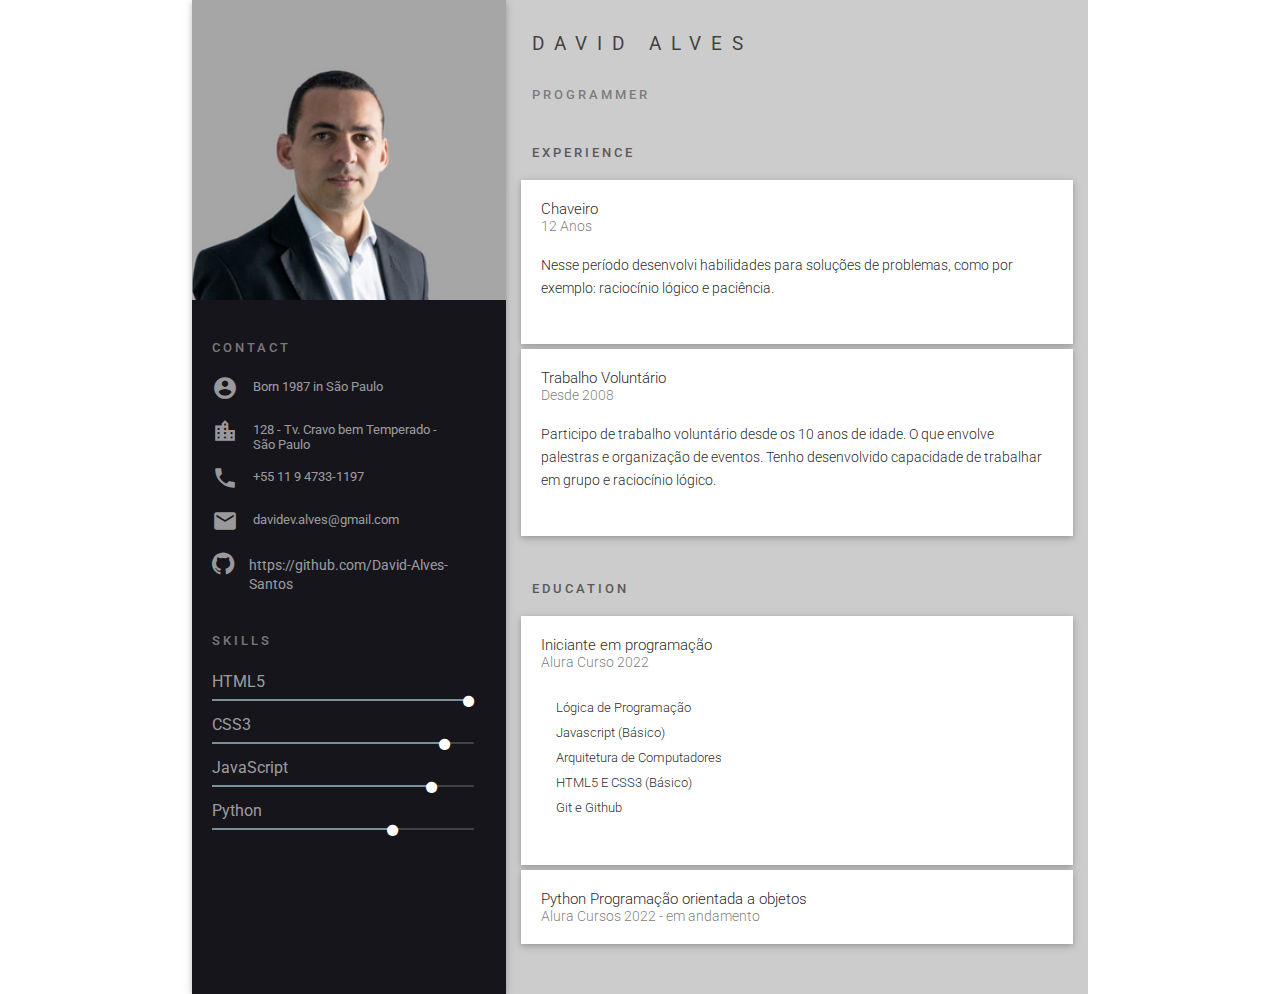
==== commit cdbc2798: "mudança email" ====
--- a/index.html
+++ b/index.html
@@ -64,7 +64,7 @@
           </div>
           <div class="text">
             <ul>
-              <li>01000100avi01000100@gmail.com</li>
+              <li>davidev.alves@gmail.com</li>
             </ul>
           </div>
         </div>
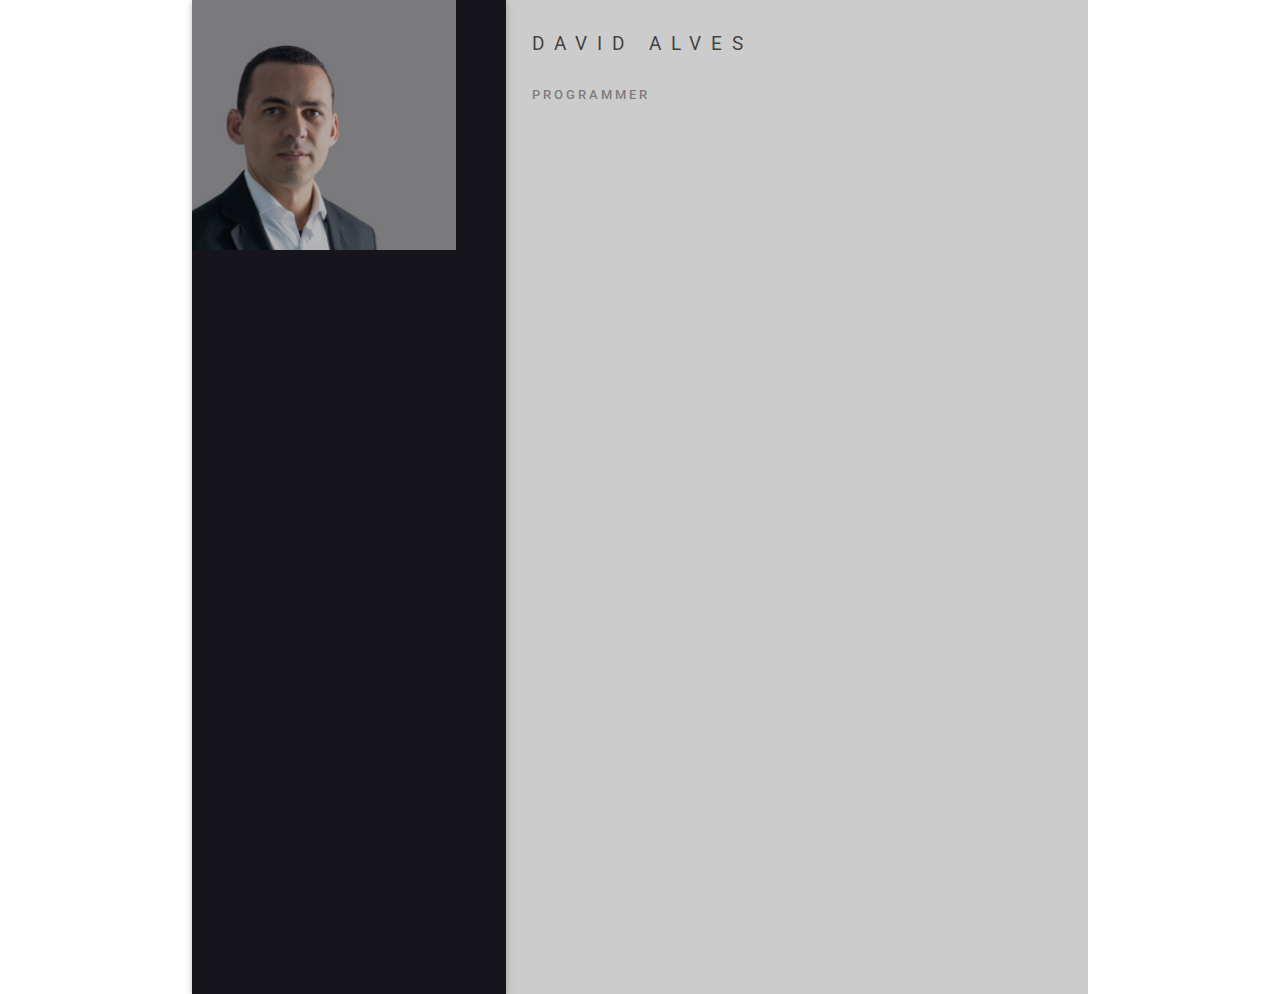
==== commit ce6bf7c8: "add effects" ====
--- a/index.html
+++ b/index.html
@@ -1,11 +1,11 @@
 <!DOCTYPE html>
-<html lang="en">
+<html lang="pt-br">
 
 <head>
   <meta charset="UTF-8">
   <meta name="viewport" content="width=device-width, initial-scale=1.0">
   <meta http-equiv="X-UA-Compatible" content="ie=edge">
-  <title>Document</title>
+  <title>Currículo David</title>
   <link rel="stylesheet" href="css/custom.css">
   <link rel="stylesheet" href="https://fonts.googleapis.com/css?family=Roboto">
   <link rel="stylesheet" href="css/block.css">
@@ -21,10 +21,10 @@
 <body>
   <main>
     <div class="leftCol m_box">
-      <section class="perfil"></section>
+      <section class="perfil" data-anime="left"></section>
 
       <!-- Contacts -->
-      <section class="contacts">
+      <section class="contacts" data-anime="left">
         <div class="section-headline">
           Contact
         </div>
@@ -105,7 +105,7 @@
       </section>
 
       <!-- skills -->
-      <section class="skills">
+      <section class="skills" data-anime="left">
         <div class="section-headline">
           Skills
         </div>
@@ -170,7 +170,7 @@
       </section>
 
       <!-- Experience -->
-      <section class="experience">
+      <section class="experience" data-anime="right">
         <div class="section-headline">Experience</div>
           <div class="block">
             <div class="headline">
@@ -212,7 +212,7 @@
       </section>
 
       <!-- Education -->
-      <section class="education">
+      <section class="education" data-anime="top">
         <div class="section-headline">Education</div>
         <div class="block">
           <div class="headline">
--- a/css/layout.css
+++ b/css/layout.css
@@ -36,7 +36,14 @@
   background-position: 50%;
   background-image: url(../img/Perfil\ Currículo.png);
   width: 100%;
+  height: 250px;
+  opacity: 0.7;
+  transition: 1s;
+}
+
+.perfil:hover{
   height: 300px;
+  opacity: 10;
 }
 
 .leftCol {
@@ -55,4 +62,27 @@
 .leftCol a {
   color: hsla(0, 0%, 100%, .59);
   text-decoration: none;
+}
+
+
+[data-anime] {
+  opacity: 0;
+  transition: .7s;
+}
+
+[data-anime="left"] {
+  transform: translate3d(-50px, 0, 0);
+}
+
+[data-anime="right"] {
+  transform: translate3d(50px, 0, 0);
+}
+
+[data-anime="top"] {
+  transform: translate3d(0, -50px, 0);
+}
+
+[data-anime].animate {
+  opacity: 1;
+  transform: translate3d(0px, 0px, 0px);
 }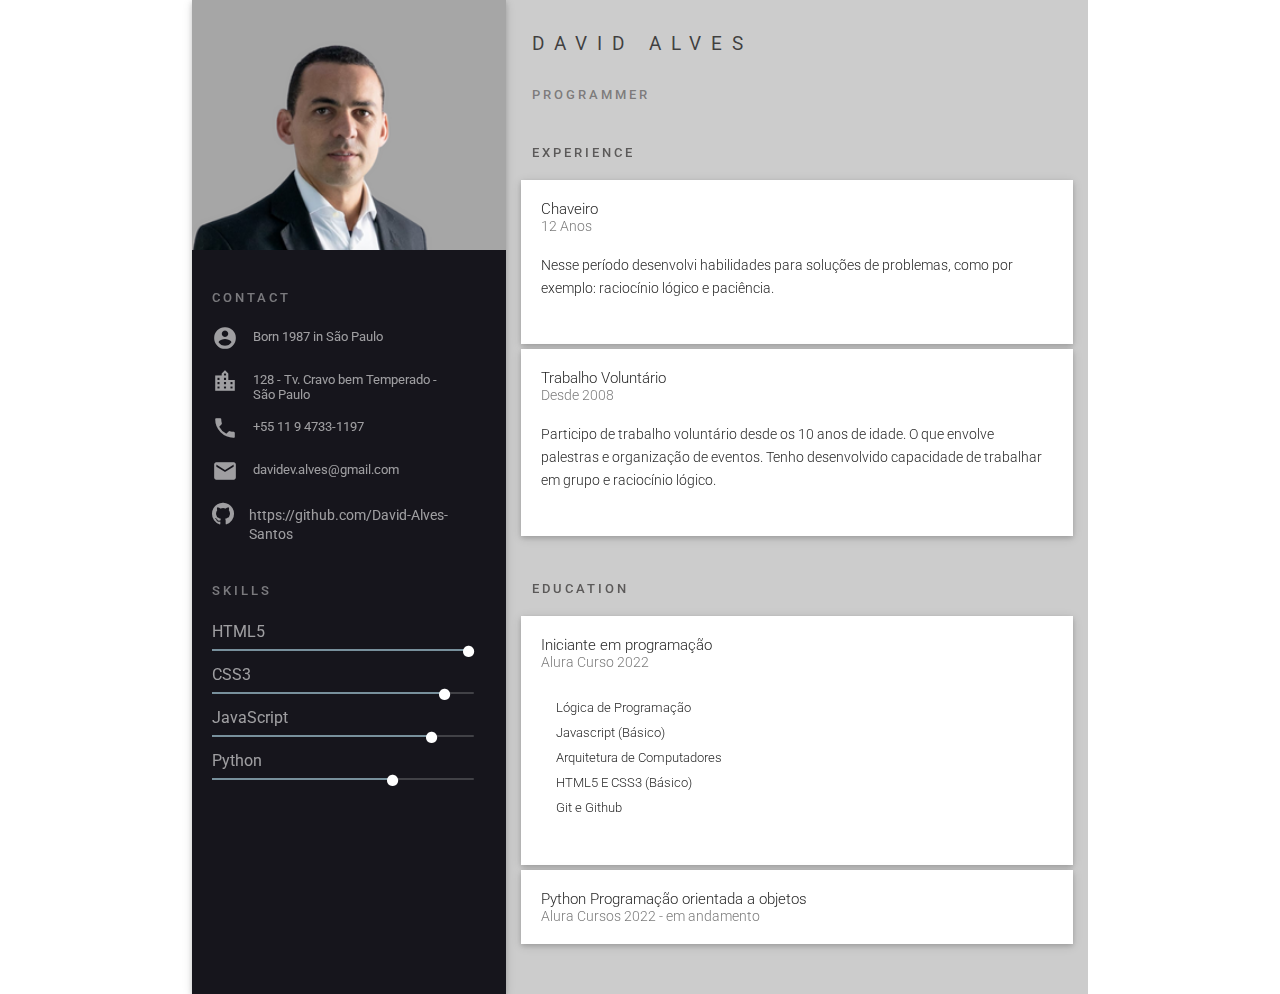
==== commit 7c98c385: "src js" ====
--- a/index.html
+++ b/index.html
@@ -251,5 +251,6 @@
     </section>
   </main>
 </body>
+<script src="main.js"></script>
 
 </html>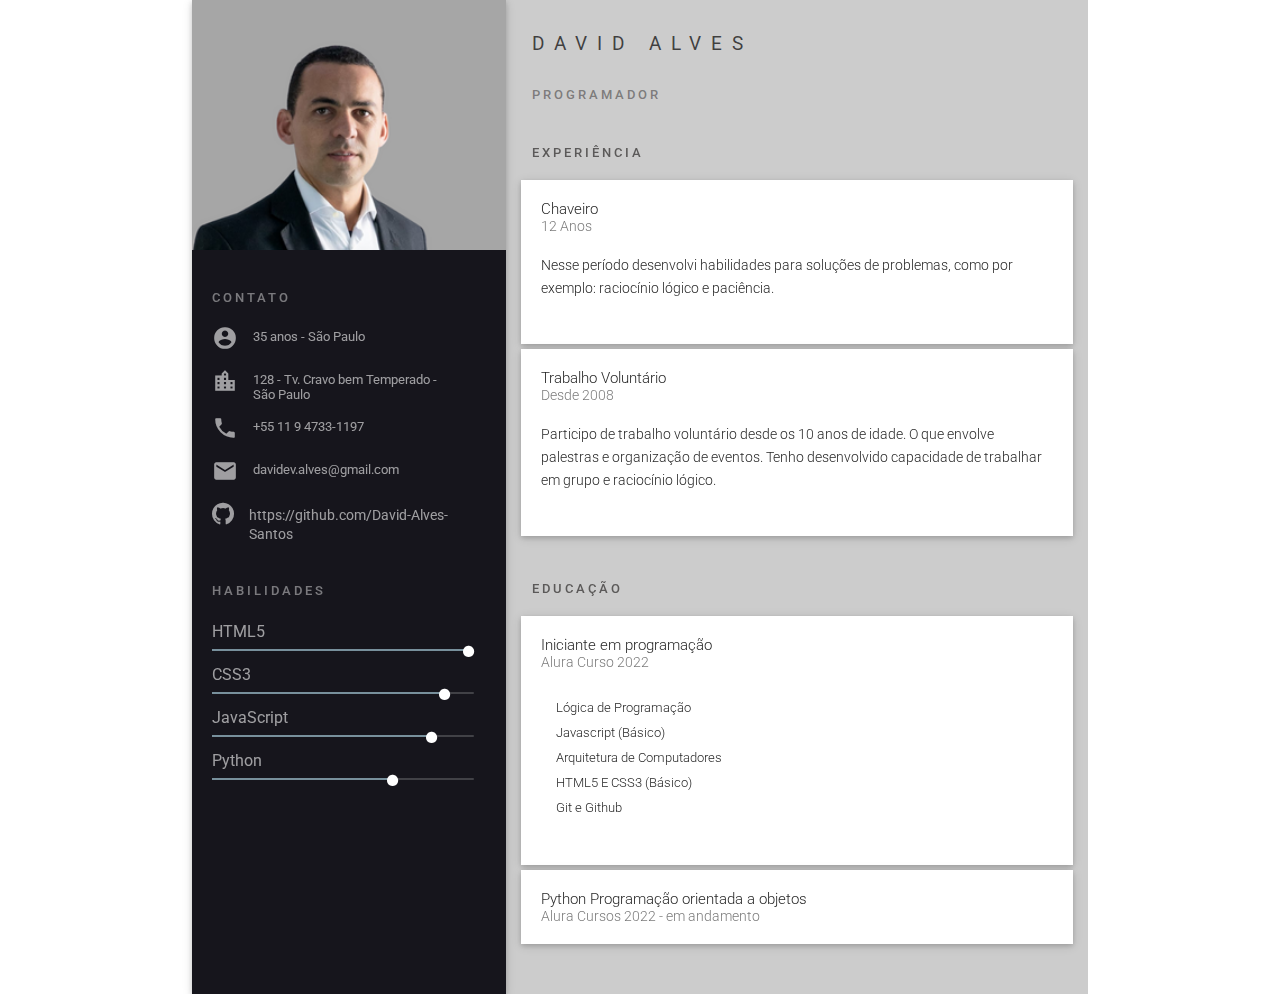
==== commit 4ac9a9b7: "mudando texto para português" ====
--- a/index.html
+++ b/index.html
@@ -26,7 +26,7 @@
       <!-- Contacts -->
       <section class="contacts" data-anime="left">
         <div class="section-headline">
-          Contact
+          Contato
         </div>
         <div class= "contact">
           <div class="icon">
@@ -34,7 +34,7 @@
           </div>
           <div class="text">
             <ul>
-              <li>Born 1987 in São Paulo</li>
+              <li>35 anos - São Paulo</li>
             </ul>
           </div>
         </div>
@@ -107,7 +107,7 @@
       <!-- skills -->
       <section class="skills" data-anime="left">
         <div class="section-headline">
-          Skills
+          Habilidades
         </div>
 
         <div class="skill">
@@ -165,13 +165,13 @@
       <section>
         <div class="title">
           <h2>David Alves</h2>
-          <div>Programmer</div>
+          <div>Programador</div>
         </div>
       </section>
 
       <!-- Experience -->
       <section class="experience" data-anime="right">
-        <div class="section-headline">Experience</div>
+        <div class="section-headline">Experiência</div>
           <div class="block">
             <div class="headline">
               Chaveiro
@@ -213,7 +213,7 @@
 
       <!-- Education -->
       <section class="education" data-anime="top">
-        <div class="section-headline">Education</div>
+        <div class="section-headline">Educação</div>
         <div class="block">
           <div class="headline">
             Iniciante em programação
